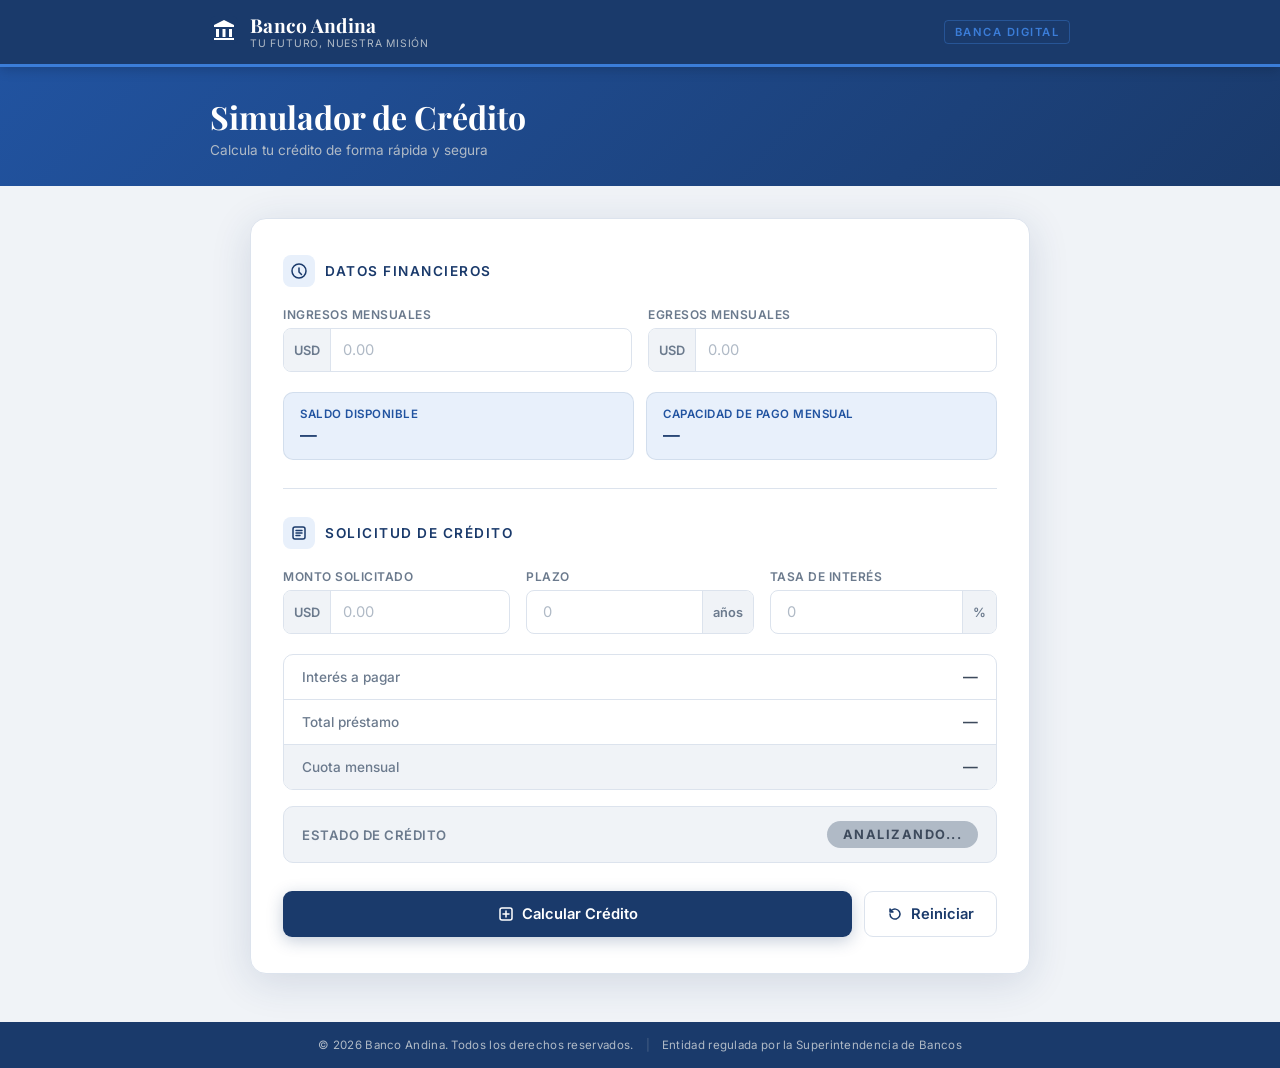
==== index.html @ b94c866f "rename  HTML to index.html structure for run with vercel" ====
<!DOCTYPE html>
<html lang="es">

<head>
  <meta charset="UTF-8">
  <meta name="viewport" content="width=device-width, initial-scale=1.0">
  <title>Simulador de Crédito — Banco Andina</title>
  <link rel="stylesheet" href="simulador.css">
  <link rel="preconnect" href="https://fonts.googleapis.com">
  <link
    href="https://fonts.googleapis.com/css2?family=Playfair+Display:wght@600;700&family=Inter:wght@400;500;600&display=swap"
    rel="stylesheet">
  <script src="funciones.js"></script>
  <script src="simulador.js"></script>
</head>

<body>

  <!-- NAVBAR -->
  <header class="navbar">
    <div class="navbar-inner">
      <div class="logo">
        <div class="logo-icono">
          <svg width="28" height="28" viewBox="0 0 28 28" fill="none" xmlns="http://www.w3.org/2000/svg">
            <rect width="28" height="28" rx="6" fill="#1a3a6b" />
            <path d="M14 4L24 9V11H4V9L14 4Z" fill="white" />
            <rect x="6" y="13" width="3" height="8" fill="white" />
            <rect x="12.5" y="13" width="3" height="8" fill="white" />
            <rect x="19" y="13" width="3" height="8" fill="white" />
            <rect x="4" y="22" width="20" height="2" fill="white" />
          </svg>
        </div>
        <div class="logo-texto">
          <span class="logo-nombre">Banco Andina</span>
          <span class="logo-slogan">Tu futuro, nuestra misión</span>
        </div>
      </div>
      <div class="navbar-tag">Banca Digital</div>
    </div>
  </header>

  <!-- HERO STRIP -->
  <div class="hero-strip">
    <div class="hero-inner">
      <span class="hero-titulo">Simulador de Crédito</span>
      <span class="hero-desc">Calcula tu crédito de forma rápida y segura</span>
    </div>
  </div>

  <!-- CONTENIDO PRINCIPAL -->
  <main class="main">
    <div class="container">

      <!-- SECCIÓN 1: DATOS FINANCIEROS -->
      <section class="seccion">
        <div class="seccion-header">
          <div class="seccion-icono">
            <svg width="16" height="16" viewBox="0 0 16 16" fill="none">
              <circle cx="8" cy="8" r="7" stroke="#1a3a6b" stroke-width="1.5" />
              <path d="M8 5v4l2.5 2.5" stroke="#1a3a6b" stroke-width="1.5" stroke-linecap="round" />
            </svg>
          </div>
          <h2>Datos Financieros</h2>
        </div>

        <div class="campo-grupo">
          <div class="campo">
            <label for="txtIngresos">Ingresos Mensuales</label>
            <div class="input-wrap">
              <span class="input-prefix">USD</span>
              <input type="text" id="txtIngresos" placeholder="0.00">
            </div>
          </div>
          <div class="campo">
            <label for="txtEgresos">Egresos Mensuales</label>
            <div class="input-wrap">
              <span class="input-prefix">USD</span>
              <input type="text" id="txtEgresos" placeholder="0.00">
            </div>
          </div>
        </div>

        <div class="resultado-grid">
          <div class="resultado-card">
            <span class="resultado-label">Saldo Disponible</span>
            <span class="resultado-valor" id="spnDisponible">—</span>
          </div>
          <div class="resultado-card">
            <span class="resultado-label">Capacidad de Pago Mensual</span>
            <span class="resultado-valor" id="spnCapacidadPago">—</span>
          </div>
        </div>
      </section>

      <div class="separador"></div>

      <!-- SECCIÓN 2: SOLICITUD -->
      <section class="seccion">
        <div class="seccion-header">
          <div class="seccion-icono">
            <svg width="16" height="16" viewBox="0 0 16 16" fill="none">
              <rect x="2" y="2" width="12" height="12" rx="2" stroke="#1a3a6b" stroke-width="1.5" />
              <path d="M5 8h6M5 5.5h6M5 10.5h4" stroke="#1a3a6b" stroke-width="1.5" stroke-linecap="round" />
            </svg>
          </div>
          <h2>Solicitud de Crédito</h2>
        </div>

        <div class="campo-grupo tres-col">
          <div class="campo">
            <label for="txtMonto">Monto Solicitado</label>
            <div class="input-wrap">
              <span class="input-prefix">USD</span>
              <input type="text" id="txtMonto" placeholder="0.00">
            </div>
          </div>
          <div class="campo">
            <label for="txtPlazo">Plazo</label>
            <div class="input-wrap">
              <input type="text" id="txtPlazo" placeholder="0" style="padding-left:16px">
              <span class="input-suffix">años</span>
            </div>
          </div>
          <div class="campo">
            <label for="txtTasaInteres">Tasa de Interés</label>
            <div class="input-wrap">
              <input type="text" id="txtTasaInteres" placeholder="0" style="padding-left:16px">
              <span class="input-suffix">%</span>
            </div>
          </div>
        </div>

        <!-- RESULTADOS -->
        <div class="tabla-resultados">
          <div class="tabla-fila">
            <span class="tabla-label">Interés a pagar</span>
            <span class="tabla-valor" id="spnInteresPagar">—</span>
          </div>
          <div class="tabla-fila">
            <span class="tabla-label">Total préstamo</span>
            <span class="tabla-valor" id="spnTotalPrestamo">—</span>
          </div>
          <div class="tabla-fila">
            <span class="tabla-label">Cuota mensual</span>
            <span class="tabla-valor" id="spnCuotaMensual">—</span>
          </div>
        </div>

        <!-- ESTADO CRÉDITO -->
        <div class="estado-wrap">
          <span class="estado-label">Estado de crédito</span>
          <span class="estado-badge" id="spnEstadoCredito">ANALIZANDO...</span>
        </div>
      </section>

      <!-- BOTONES -->
      <div class="buttons">
        <button onclick="calculate()" id="btnCalcularCredito" class="btn-primario">
          <svg width="16" height="16" viewBox="0 0 16 16" fill="none">
            <rect x="2" y="2" width="12" height="12" rx="2" stroke="white" stroke-width="1.5" />
            <path d="M5 8h6M8 5v6" stroke="white" stroke-width="1.5" stroke-linecap="round" />
          </svg>
          Calcular Crédito
        </button>
        <button id="btnReiniciar" class="btn-secundario">
          <svg width="16" height="16" viewBox="0 0 16 16" fill="none">
            <path d="M3 8a5 5 0 1 0 1.5-3.5L3 3v3h3L4.5 4.5" stroke="#1a3a6b" stroke-width="1.5" stroke-linecap="round"
              stroke-linejoin="round" />
          </svg>
          Reiniciar
        </button>
      </div>

    </div>
  </main>

  <!-- FOOTER -->
  <footer class="footer">
    <span>© 2026 Banco Andina. Todos los derechos reservados.</span>
    <span class="footer-sep">|</span>
    <span>Entidad regulada por la Superintendencia de Bancos</span>
  </footer>

</body>

</html>
---- simulador.css ----
@import url('https://fonts.googleapis.com/css2?family=Playfair+Display:wght@600;700&family=Inter:wght@400;500;600&display=swap');

:root {
  --azul-oscuro:   #1a3a6b;
  --azul-medio:    #2153a0;
  --azul-claro:    #3b7dd8;
  --azul-suave:    #e8f0fb;
  --plomo-oscuro:  #3d4a5c;
  --plomo-medio:   #6b7a8d;
  --plomo-claro:   #b0bac6;
  --plomo-suave:   #f0f3f7;
  --blanco:        #ffffff;
  --borde:         #dce3ed;
  --verde:         #0e7f4f;
  --verde-bg:      #e6f6ee;
  --rojo:          #b91c1c;
  --rojo-bg:       #fde8e8;
  --sombra:        0 4px 24px rgba(26,58,107,0.10);
  --sombra-lg:     0 8px 40px rgba(26,58,107,0.14);
}

*, *::before, *::after {
  box-sizing: border-box;
  margin: 0;
  padding: 0;
}

html { font-size: 16px; }

body {
  font-family: 'Inter', sans-serif;
  background-color: var(--plomo-suave);
  color: var(--plomo-oscuro);
  min-height: 100vh;
  display: flex;
  flex-direction: column;
}

/* ── NAVBAR ── */
.navbar {
  background: var(--azul-oscuro);
  border-bottom: 3px solid var(--azul-claro);
  padding: 0 24px;
  position: sticky;
  top: 0;
  z-index: 100;
  box-shadow: 0 2px 12px rgba(0,0,0,0.2);
}

.navbar-inner {
  max-width: 860px;
  margin: 0 auto;
  height: 64px;
  display: flex;
  align-items: center;
  justify-content: space-between;
}

.logo {
  display: flex;
  align-items: center;
  gap: 12px;
}

.logo-icono {
  flex-shrink: 0;
}

.logo-texto {
  display: flex;
  flex-direction: column;
}

.logo-nombre {
  font-family: 'Playfair Display', serif;
  font-size: 1.2rem;
  font-weight: 700;
  color: var(--blanco);
  letter-spacing: 0.3px;
  line-height: 1.2;
}

.logo-slogan {
  font-size: 0.65rem;
  color: var(--plomo-claro);
  letter-spacing: 0.8px;
  text-transform: uppercase;
}

.navbar-tag {
  font-size: 0.7rem;
  font-weight: 600;
  letter-spacing: 1.5px;
  text-transform: uppercase;
  color: var(--azul-claro);
  border: 1px solid rgba(59,125,216,0.4);
  border-radius: 4px;
  padding: 4px 10px;
}

/* ── HERO STRIP ── */
.hero-strip {
  background: linear-gradient(135deg, var(--azul-medio) 0%, var(--azul-oscuro) 100%);
  padding: 28px 24px;
}

.hero-inner {
  max-width: 860px;
  margin: 0 auto;
  display: flex;
  flex-direction: column;
  gap: 4px;
}

.hero-titulo {
  font-family: 'Playfair Display', serif;
  font-size: clamp(1.4rem, 4vw, 2rem);
  font-weight: 700;
  color: var(--blanco);
}

.hero-desc {
  font-size: 0.85rem;
  color: var(--plomo-claro);
}

/* ── MAIN ── */
.main {
  flex: 1;
  padding: 32px 16px 48px;
}

.container {
  background: var(--blanco);
  border: 1px solid var(--borde);
  border-radius: 16px;
  padding: 36px 32px;
  max-width: 780px;
  margin: 0 auto;
  box-shadow: var(--sombra-lg);
}

/* ── SECCIONES ── */
.seccion {
  margin-bottom: 8px;
}

.seccion-header {
  display: flex;
  align-items: center;
  gap: 10px;
  margin-bottom: 20px;
}

.seccion-icono {
  width: 32px;
  height: 32px;
  background: var(--azul-suave);
  border-radius: 8px;
  display: flex;
  align-items: center;
  justify-content: center;
  flex-shrink: 0;
}

h2 {
  font-family: 'Inter', sans-serif;
  font-size: 0.85rem;
  font-weight: 600;
  color: var(--azul-oscuro);
  letter-spacing: 1.5px;
  text-transform: uppercase;
}

.separador {
  height: 1px;
  background: var(--borde);
  margin: 28px 0;
}

/* ── CAMPOS ── */
.campo-grupo {
  display: grid;
  grid-template-columns: 1fr 1fr;
  gap: 16px;
  margin-bottom: 20px;
}

.campo-grupo.tres-col {
  grid-template-columns: 1fr 1fr 1fr;
}

.campo {
  display: flex;
  flex-direction: column;
  gap: 6px;
}

label {
  font-size: 0.75rem;
  font-weight: 600;
  color: var(--plomo-medio);
  letter-spacing: 0.5px;
  text-transform: uppercase;
}

.input-wrap {
  display: flex;
  align-items: center;
  border: 1.5px solid var(--borde);
  border-radius: 8px;
  overflow: hidden;
  transition: border-color 0.2s, box-shadow 0.2s;
  background: var(--blanco);
}

.input-wrap:focus-within {
  border-color: var(--azul-claro);
  box-shadow: 0 0 0 3px rgba(59,125,216,0.12);
}

.input-prefix, .input-suffix {
  padding: 0 10px;
  font-size: 0.8rem;
  font-weight: 600;
  color: var(--plomo-medio);
  background: var(--plomo-suave);
  height: 42px;
  display: flex;
  align-items: center;
  border-right: 1px solid var(--borde);
  white-space: nowrap;
  flex-shrink: 0;
}

.input-suffix {
  border-right: none;
  border-left: 1px solid var(--borde);
}

input {
  flex: 1;
  border: none;
  outline: none;
  padding: 0 12px;
  height: 42px;
  font-family: 'Inter', sans-serif;
  font-size: 0.92rem;
  color: var(--plomo-oscuro);
  background: transparent;
  width: 100%;
  min-width: 0;
}

input::placeholder {
  color: var(--plomo-claro);
}

/* ── RESULTADO CARDS ── */
.resultado-grid {
  display: grid;
  grid-template-columns: 1fr 1fr;
  gap: 12px;
}

.resultado-card {
  background: var(--azul-suave);
  border: 1px solid rgba(26,58,107,0.1);
  border-radius: 10px;
  padding: 14px 16px;
  display: flex;
  flex-direction: column;
  gap: 4px;
}

.resultado-label {
  font-size: 0.72rem;
  font-weight: 600;
  color: var(--azul-medio);
  text-transform: uppercase;
  letter-spacing: 0.5px;
}

.resultado-valor {
  font-size: 1.05rem;
  font-weight: 600;
  color: var(--azul-oscuro);
}

/* ── TABLA RESULTADOS ── */
.tabla-resultados {
  border: 1px solid var(--borde);
  border-radius: 10px;
  overflow: hidden;
  margin-bottom: 16px;
}

.tabla-fila {
  display: flex;
  justify-content: space-between;
  align-items: center;
  padding: 13px 18px;
  border-bottom: 1px solid var(--borde);
}

.tabla-fila:last-child {
  border-bottom: none;
  background: var(--plomo-suave);
}

.tabla-label {
  font-size: 0.85rem;
  color: var(--plomo-medio);
  font-weight: 500;
}

.tabla-valor {
  font-size: 0.92rem;
  font-weight: 600;
  color: var(--plomo-oscuro);
}

/* ── ESTADO CRÉDITO ── */
.estado-wrap {
  display: flex;
  align-items: center;
  justify-content: space-between;
  background: var(--plomo-suave);
  border: 1px solid var(--borde);
  border-radius: 10px;
  padding: 14px 18px;
  margin-bottom: 28px;
}

.estado-label {
  font-size: 0.82rem;
  font-weight: 600;
  color: var(--plomo-medio);
  text-transform: uppercase;
  letter-spacing: 0.5px;
}

.estado-badge {
  font-size: 0.8rem;
  font-weight: 700;
  letter-spacing: 1.5px;
  padding: 6px 16px;
  border-radius: 20px;
  background: var(--plomo-claro);
  color: var(--plomo-oscuro);
  transition: background 0.3s, color 0.3s;
}

/* Estados dinámicos — aplícalos desde JS si quieres */
.estado-badge.aprobado {
  background: var(--verde-bg);
  color: var(--verde);
}

.estado-badge.rechazado {
  background: var(--rojo-bg);
  color: var(--rojo);
}

/* ── BOTONES ── */
.buttons {
  display: flex;
  gap: 12px;
}

.btn-primario {
  flex: 1;
  display: flex;
  align-items: center;
  justify-content: center;
  gap: 8px;
  padding: 13px 20px;
  background: var(--azul-oscuro);
  color: var(--blanco);
  border: none;
  border-radius: 9px;
  font-family: 'Inter', sans-serif;
  font-size: 0.92rem;
  font-weight: 600;
  cursor: pointer;
  transition: background 0.2s, transform 0.1s, box-shadow 0.2s;
  box-shadow: 0 4px 16px rgba(26,58,107,0.25);
}

.btn-primario:hover {
  background: var(--azul-medio);
  box-shadow: 0 6px 20px rgba(26,58,107,0.35);
  transform: translateY(-1px);
}

.btn-primario:active {
  transform: translateY(1px);
}

.btn-secundario {
  display: flex;
  align-items: center;
  justify-content: center;
  gap: 8px;
  padding: 13px 22px;
  background: var(--blanco);
  color: var(--azul-oscuro);
  border: 1.5px solid var(--borde);
  border-radius: 9px;
  font-family: 'Inter', sans-serif;
  font-size: 0.92rem;
  font-weight: 600;
  cursor: pointer;
  transition: background 0.2s, border-color 0.2s;
}

.btn-secundario:hover {
  background: var(--azul-suave);
  border-color: var(--azul-claro);
}

/* ── FOOTER ── */
.footer {
  background: var(--azul-oscuro);
  color: var(--plomo-claro);
  text-align: center;
  padding: 16px 24px;
  font-size: 0.72rem;
  letter-spacing: 0.3px;
  display: flex;
  justify-content: center;
  align-items: center;
  gap: 12px;
  flex-wrap: wrap;
}

.footer-sep {
  opacity: 0.3;
}

/* ── RESPONSIVE ── */
@media (max-width: 640px) {
  .container {
    padding: 24px 18px;
    border-radius: 12px;
  }

  .campo-grupo,
  .campo-grupo.tres-col {
    grid-template-columns: 1fr;
  }

  .resultado-grid {
    grid-template-columns: 1fr;
  }

  .buttons {
    flex-direction: column;
  }

  .btn-secundario {
    width: 100%;
  }

  .navbar-tag {
    display: none;
  }

  .logo-slogan {
    display: none;
  }

  .estado-wrap {
    flex-direction: column;
    align-items: flex-start;
    gap: 10px;
  }
}

@media (max-width: 400px) {
  .hero-strip {
    padding: 20px 16px;
  }

  .navbar {
    padding: 0 16px;
  }
}
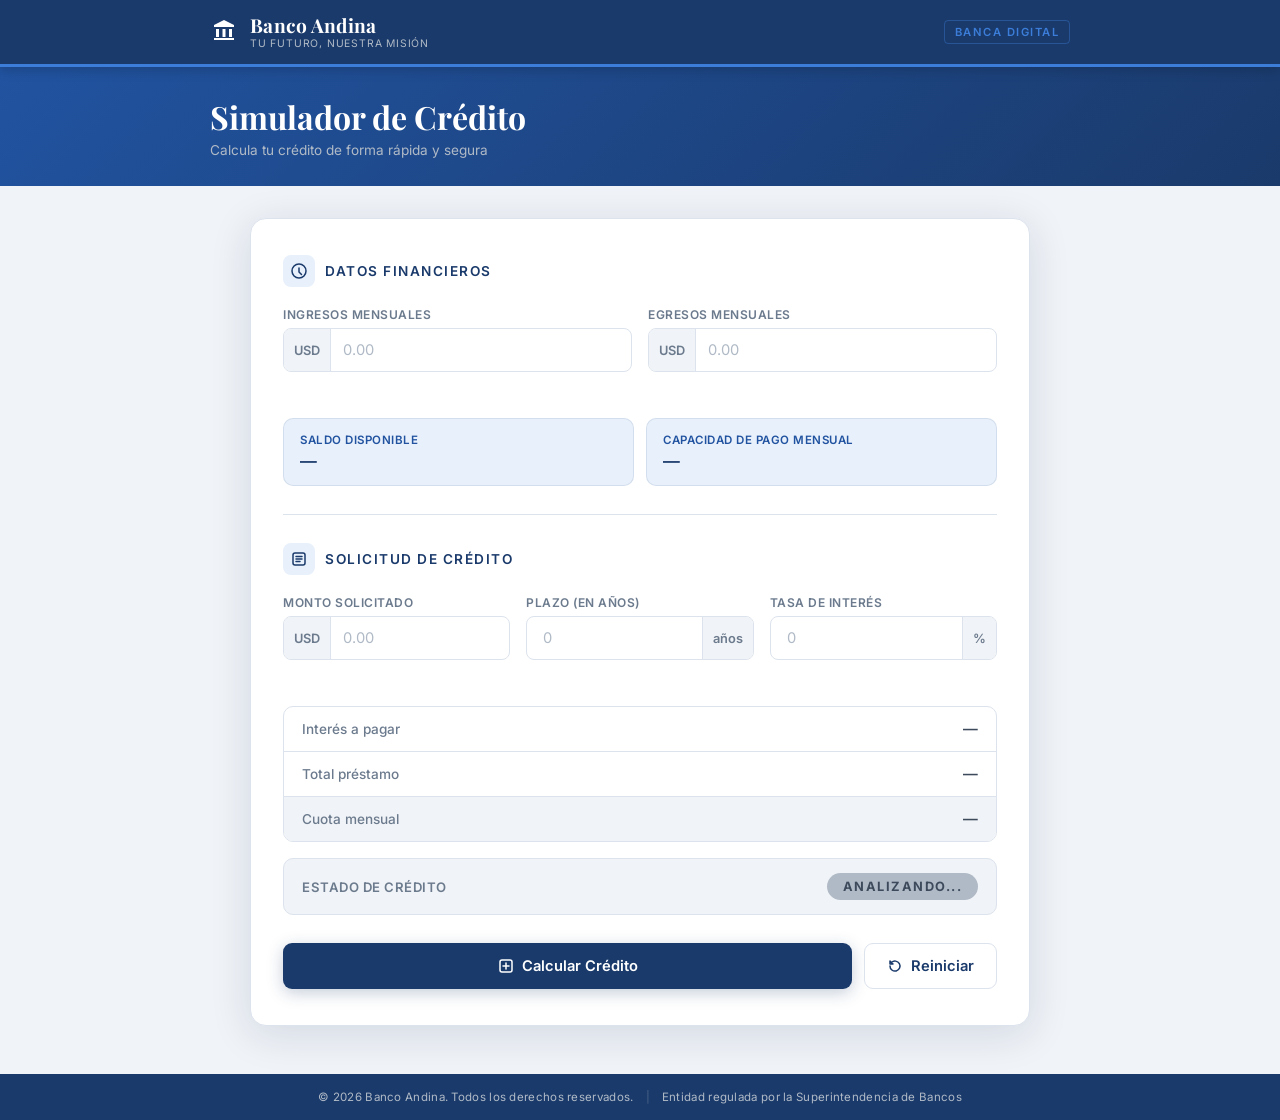
==== commit e1b3d0e7: "add input validation for credit simulator and display error messages" ====
--- a/index.html
+++ b/index.html
@@ -70,12 +70,14 @@
               <span class="input-prefix">USD</span>
               <input type="text" id="txtIngresos" placeholder="0.00">
             </div>
+            <span class="error-msg" id="errIngresos"></span>
           </div>
           <div class="campo">
             <label for="txtEgresos">Egresos Mensuales</label>
             <div class="input-wrap">
               <span class="input-prefix">USD</span>
               <input type="text" id="txtEgresos" placeholder="0.00">
+              <span class="error-msg" id="errEgresos"></span>
             </div>
           </div>
         </div>
@@ -113,13 +115,15 @@
               <span class="input-prefix">USD</span>
               <input type="text" id="txtMonto" placeholder="0.00">
             </div>
+            <span class="error-msg" id="errMonto"></span>
           </div>
           <div class="campo">
-            <label for="txtPlazo">Plazo</label>
+            <label for="txtPlazo">Plazo (en años)</label>
             <div class="input-wrap">
               <input type="text" id="txtPlazo" placeholder="0" style="padding-left:16px">
               <span class="input-suffix">años</span>
             </div>
+            <span class="error-msg" id="errPlazo"></span>
           </div>
           <div class="campo">
             <label for="txtTasaInteres">Tasa de Interés</label>
@@ -127,6 +131,7 @@
               <input type="text" id="txtTasaInteres" placeholder="0" style="padding-left:16px">
               <span class="input-suffix">%</span>
             </div>
+            <span class="error-msg" id="errTasaInteres"></span>
           </div>
         </div>
 
--- a/simulador.css
+++ b/simulador.css
@@ -485,4 +485,14 @@
   .navbar {
     padding: 0 16px;
   }
+}
+
+.error-msg {
+  display: block;
+  color: red;
+  font-style: italic;
+  font-weight: bold;
+  font-size: 0.78rem;
+  margin-top: 4px;
+  min-height: 1rem;
 }
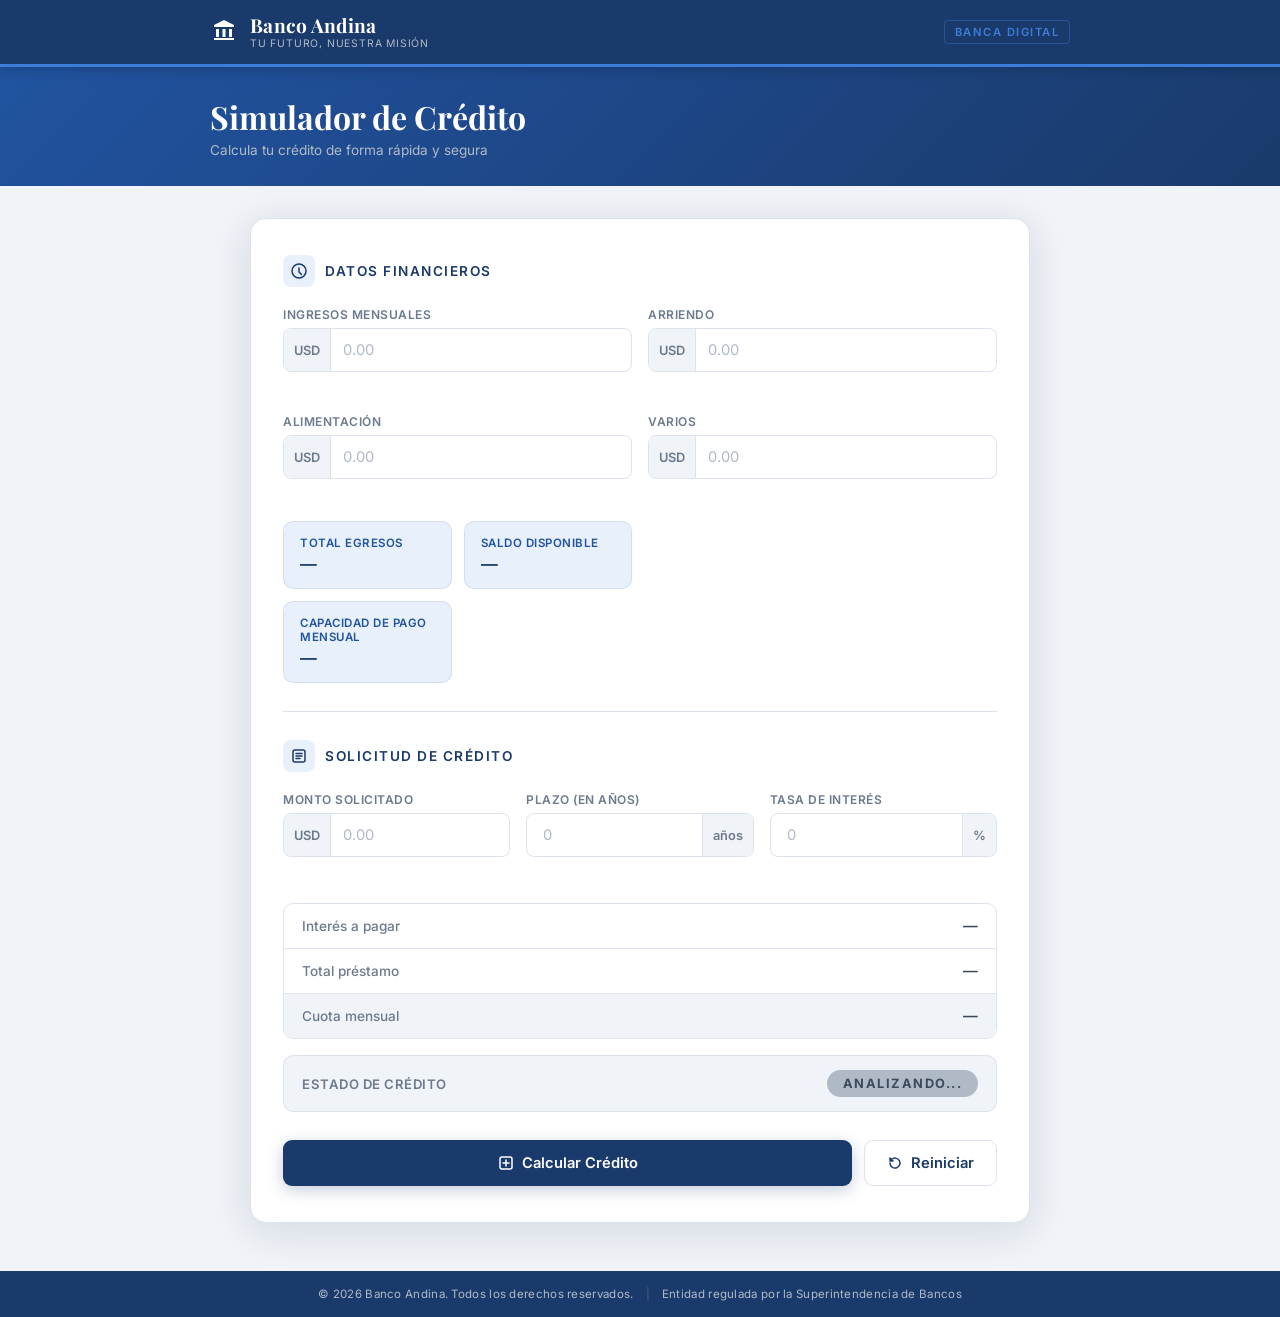
==== commit 8340f733: "agregado campos de arriendo, alimentacion y varios" ====
--- a/index.html
+++ b/index.html
@@ -72,26 +72,58 @@
             </div>
             <span class="error-msg" id="errIngresos"></span>
           </div>
-          <div class="campo">
+
+          <!-- <div class="campo">
             <label for="txtEgresos">Egresos Mensuales</label>
             <div class="input-wrap">
               <span class="input-prefix">USD</span>
               <input type="text" id="txtEgresos" placeholder="0.00">
-              <span class="error-msg" id="errEgresos"></span>
-            </div>
-          </div>
-        </div>
-
-        <div class="resultado-grid">
-          <div class="resultado-card">
-            <span class="resultado-label">Saldo Disponible</span>
-            <span class="resultado-valor" id="spnDisponible">—</span>
-          </div>
-          <div class="resultado-card">
-            <span class="resultado-label">Capacidad de Pago Mensual</span>
-            <span class="resultado-valor" id="spnCapacidadPago">—</span>
-          </div>
-        </div>
+            </div>
+            <span class="error-msg" id="errEgresos"></span>
+          </div>
+        </div> -->
+
+        <div class="campo">
+          <label for="txtArriendo">Arriendo</label>
+          <div class="input-wrap">
+            <span class="input-prefix">USD</span>
+            <input type="text" id="txtArriendo" placeholder="0.00">
+          </div>
+          <span class="error-msg" id="errArriendo"></span>
+        </div>
+        
+        <div class="campo">
+          <label for="txtAlimentacion">Alimentación</label>
+          <div class="input-wrap">
+            <span class="input-prefix">USD</span>
+            <input type="text" id="txtAlimentacion" placeholder="0.00">
+          </div>
+          <span class="error-msg" id="errAlimentacion"></span>
+        </div>
+        
+        <div class="campo">
+          <label for="txtVarios">Varios</label>
+          <div class="input-wrap">
+            <span class="input-prefix">USD</span>
+            <input type="text" id="txtVarios" placeholder="0.00">
+          </div>
+          <span class="error-msg" id="errVarios"></span>
+        </div>
+
+<div class="resultado-grid">
+  <div class="resultado-card">
+    <span class="resultado-label">Total Egresos</span>
+    <span class="resultado-valor" id="spnEgresos">—</span>
+  </div>
+  <div class="resultado-card">
+    <span class="resultado-label">Saldo Disponible</span>
+    <span class="resultado-valor" id="spnDisponible">—</span>
+  </div>
+  <div class="resultado-card">
+    <span class="resultado-label">Capacidad de Pago Mensual</span>
+    <span class="resultado-valor" id="spnCapacidadPago">—</span>
+  </div>
+</div>
       </section>
 
       <div class="separador"></div>
@@ -154,7 +186,7 @@
         <!-- ESTADO CRÉDITO -->
         <div class="estado-wrap">
           <span class="estado-label">Estado de crédito</span>
-          <span class="estado-badge" id="spnEstadoCredito">ANALIZANDO...</span>
+          <span class="estado-credito" id="spnEstadoCredito">ANALIZANDO...</span>
         </div>
       </section>
 
@@ -167,7 +199,7 @@
           </svg>
           Calcular Crédito
         </button>
-        <button id="btnReiniciar" class="btn-secundario">
+        <button onclick="restart()" id="btnReiniciar" class="btn-secundario">
           <svg width="16" height="16" viewBox="0 0 16 16" fill="none">
             <path d="M3 8a5 5 0 1 0 1.5-3.5L3 3v3h3L4.5 4.5" stroke="#1a3a6b" stroke-width="1.5" stroke-linecap="round"
               stroke-linejoin="round" />
--- a/simulador.css
+++ b/simulador.css
@@ -340,7 +340,7 @@
   letter-spacing: 0.5px;
 }
 
-.estado-badge {
+.estado-credito {
   font-size: 0.8rem;
   font-weight: 700;
   letter-spacing: 1.5px;
@@ -352,12 +352,12 @@
 }
 
 /* Estados dinámicos — aplícalos desde JS si quieres */
-.estado-badge.aprobado {
+.estado-credito.aprobado {
   background: var(--verde-bg);
   color: var(--verde);
 }
 
-.estado-badge.rechazado {
+.estado-credito.rechazado {
   background: var(--rojo-bg);
   color: var(--rojo);
 }
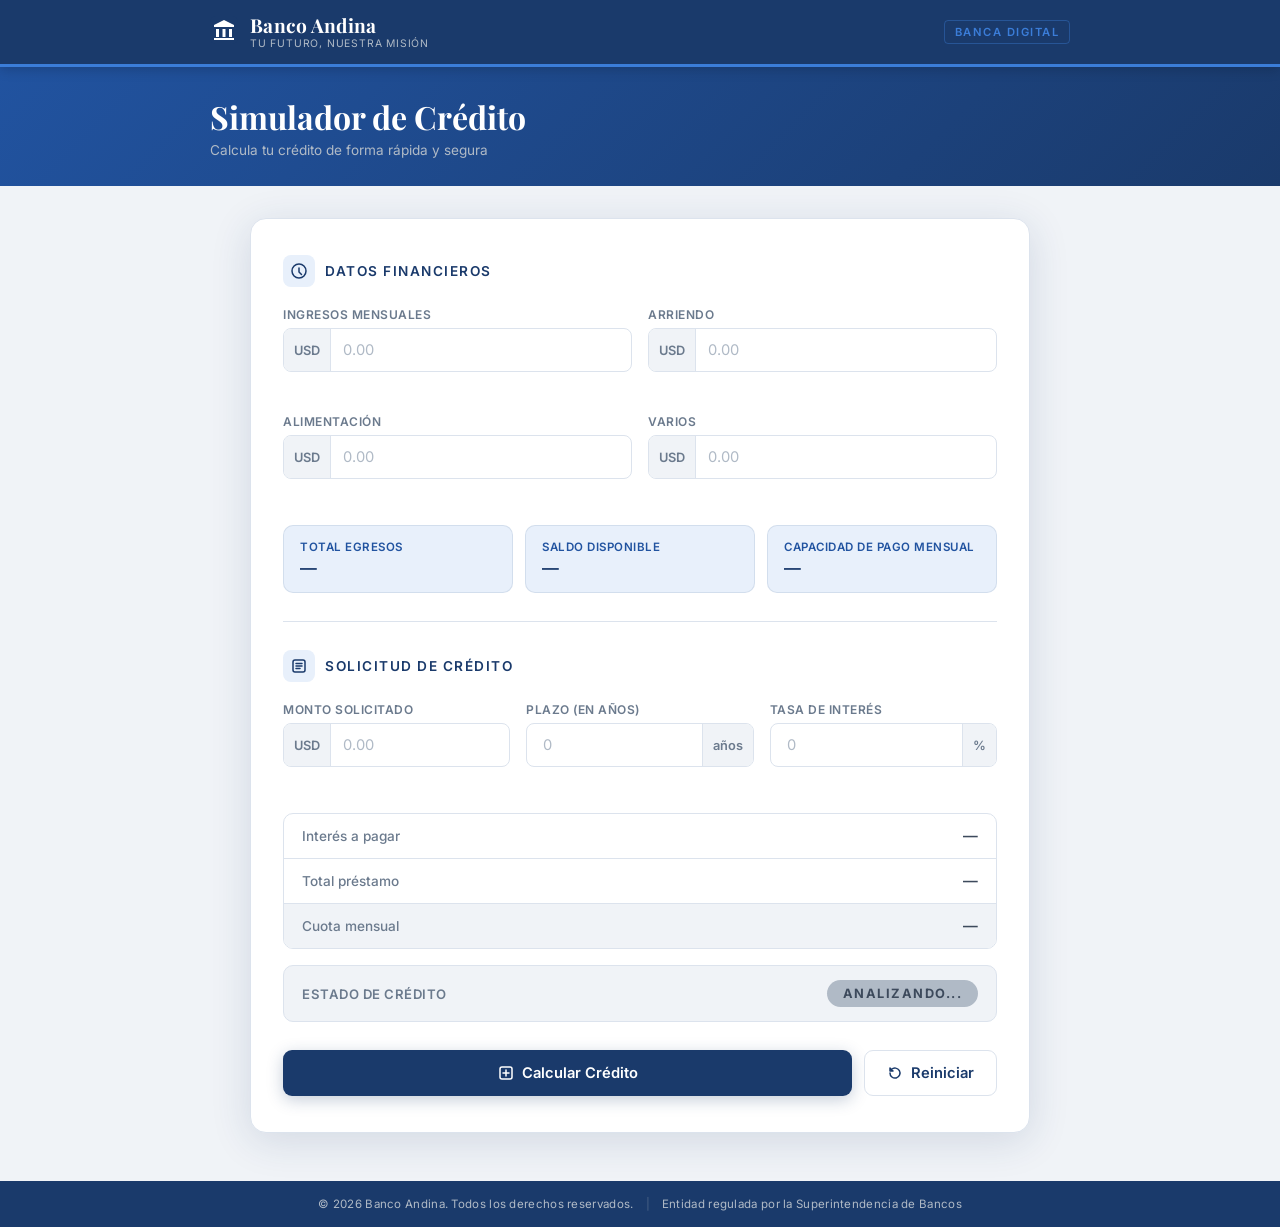
==== commit 68bddfb3: "mejorando estitica" ====
--- a/index.html
+++ b/index.html
@@ -83,48 +83,47 @@
           </div>
         </div> -->
 
-        <div class="campo">
-          <label for="txtArriendo">Arriendo</label>
-          <div class="input-wrap">
-            <span class="input-prefix">USD</span>
-            <input type="text" id="txtArriendo" placeholder="0.00">
-          </div>
-          <span class="error-msg" id="errArriendo"></span>
-        </div>
-        
-        <div class="campo">
-          <label for="txtAlimentacion">Alimentación</label>
-          <div class="input-wrap">
-            <span class="input-prefix">USD</span>
-            <input type="text" id="txtAlimentacion" placeholder="0.00">
-          </div>
-          <span class="error-msg" id="errAlimentacion"></span>
-        </div>
-        
-        <div class="campo">
-          <label for="txtVarios">Varios</label>
-          <div class="input-wrap">
-            <span class="input-prefix">USD</span>
-            <input type="text" id="txtVarios" placeholder="0.00">
-          </div>
-          <span class="error-msg" id="errVarios"></span>
-        </div>
-
-<div class="resultado-grid">
-  <div class="resultado-card">
-    <span class="resultado-label">Total Egresos</span>
-    <span class="resultado-valor" id="spnEgresos">—</span>
-  </div>
-  <div class="resultado-card">
-    <span class="resultado-label">Saldo Disponible</span>
-    <span class="resultado-valor" id="spnDisponible">—</span>
-  </div>
-  <div class="resultado-card">
-    <span class="resultado-label">Capacidad de Pago Mensual</span>
-    <span class="resultado-valor" id="spnCapacidadPago">—</span>
-  </div>
-</div>
+          <div class="campo">
+            <label for="txtArriendo">Arriendo</label>
+            <div class="input-wrap">
+              <span class="input-prefix">USD</span>
+              <input type="text" id="txtArriendo" placeholder="0.00">
+            </div>
+            <span class="error-msg" id="errArriendo"></span>
+          </div>
+
+          <div class="campo">
+            <label for="txtAlimentacion">Alimentación</label>
+            <div class="input-wrap">
+              <span class="input-prefix">USD</span>
+              <input type="text" id="txtAlimentacion" placeholder="0.00">
+            </div>
+            <span class="error-msg" id="errAlimentacion"></span>
+          </div>
+
+          <div class="campo">
+            <label for="txtVarios">Varios</label>
+            <div class="input-wrap">
+              <span class="input-prefix">USD</span>
+              <input type="text" id="txtVarios" placeholder="0.00">
+            </div>
+            <span class="error-msg" id="errVarios"></span>
+          </div>
       </section>
+      <div class="resultado-grid">
+        <div class="resultado-card">
+          <span class="resultado-label">Total Egresos</span>
+          <span class="resultado-valor" id="spnEgresos">—</span>
+        </div>
+        <div class="resultado-card">
+          <span class="resultado-label">Saldo Disponible</span>
+          <span class="resultado-valor" id="spnDisponible">—</span>
+        </div>
+        <div class="resultado-card">
+          <span class="resultado-label">Capacidad de Pago Mensual</span>
+          <span class="resultado-valor" id="spnCapacidadPago">—</span>
+        </div>
+      </div>
 
       <div class="separador"></div>
 
--- a/simulador.css
+++ b/simulador.css
@@ -259,8 +259,10 @@
 /* ── RESULTADO CARDS ── */
 .resultado-grid {
   display: grid;
-  grid-template-columns: 1fr 1fr;
+  grid-template-columns: repeat(3, 1fr);
   gap: 12px;
+  width: 100%;
+  margin-top: 8px;
 }
 
 .resultado-card {
